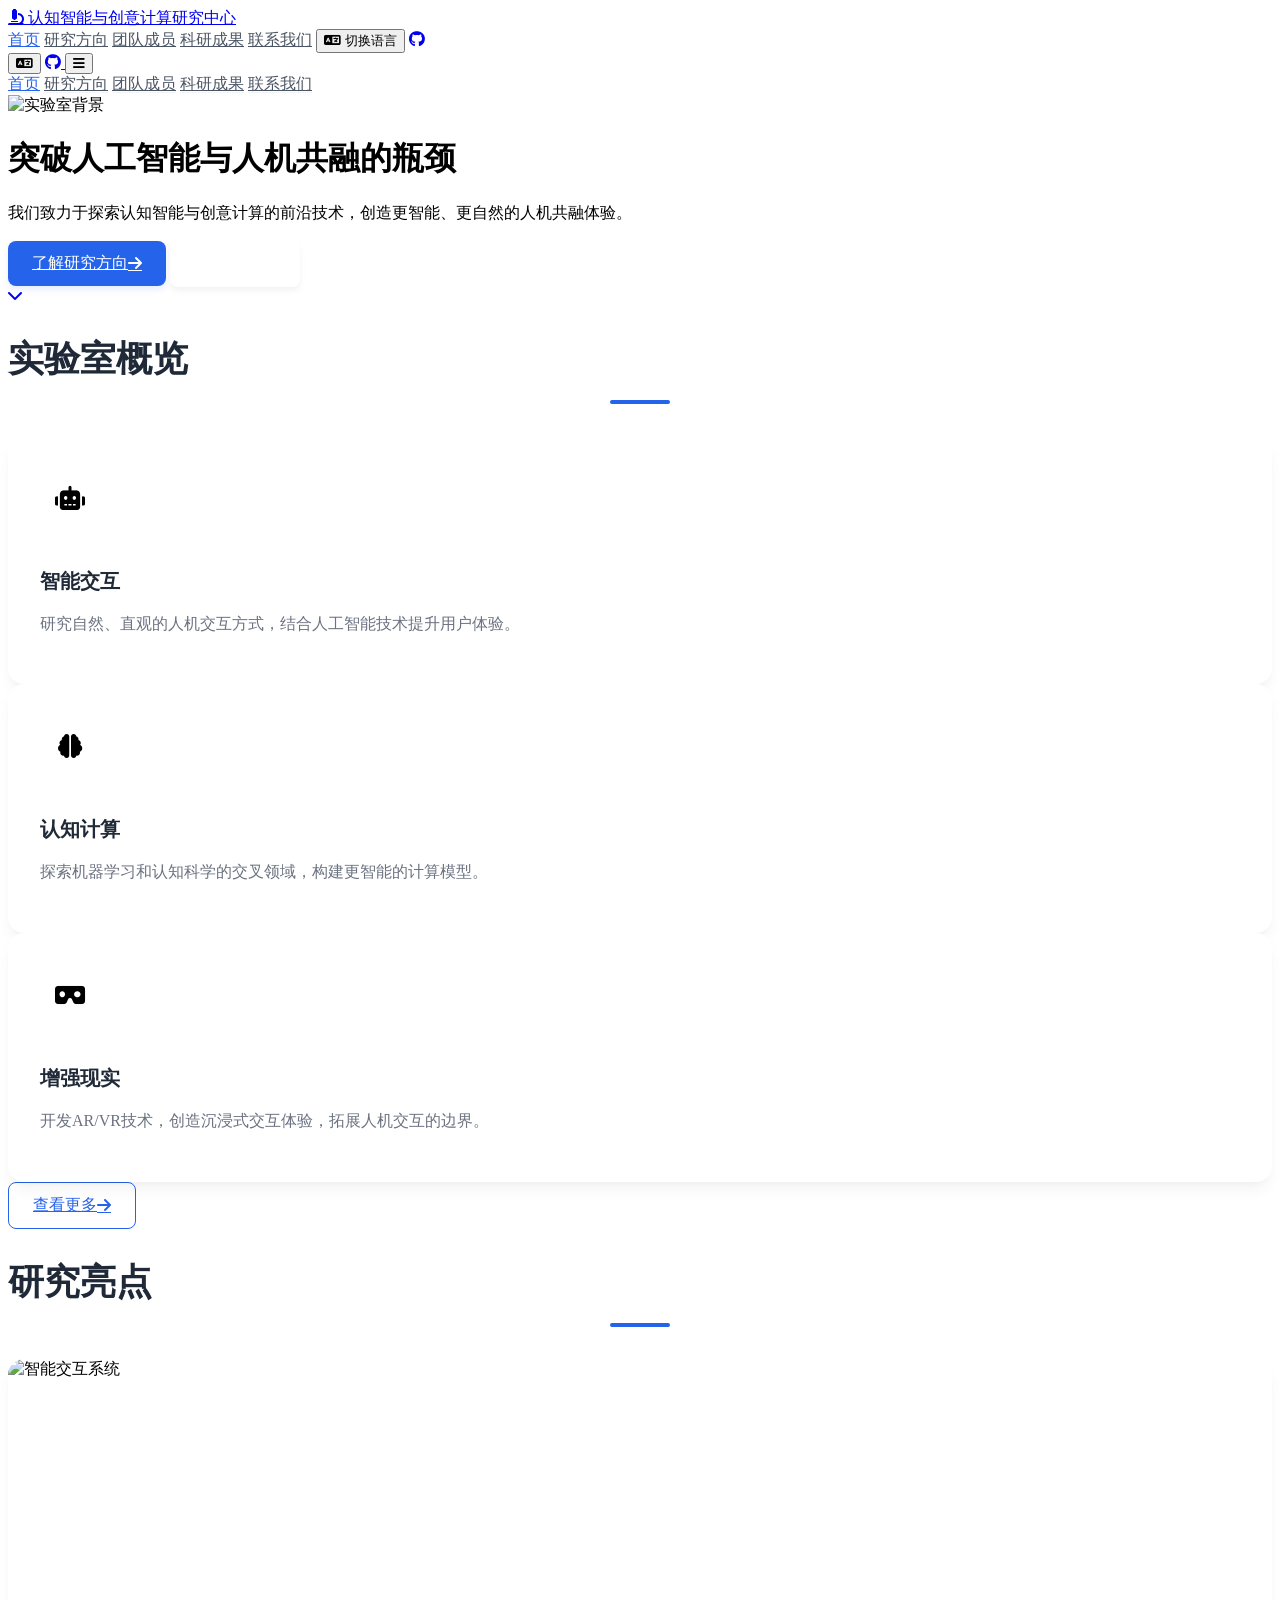
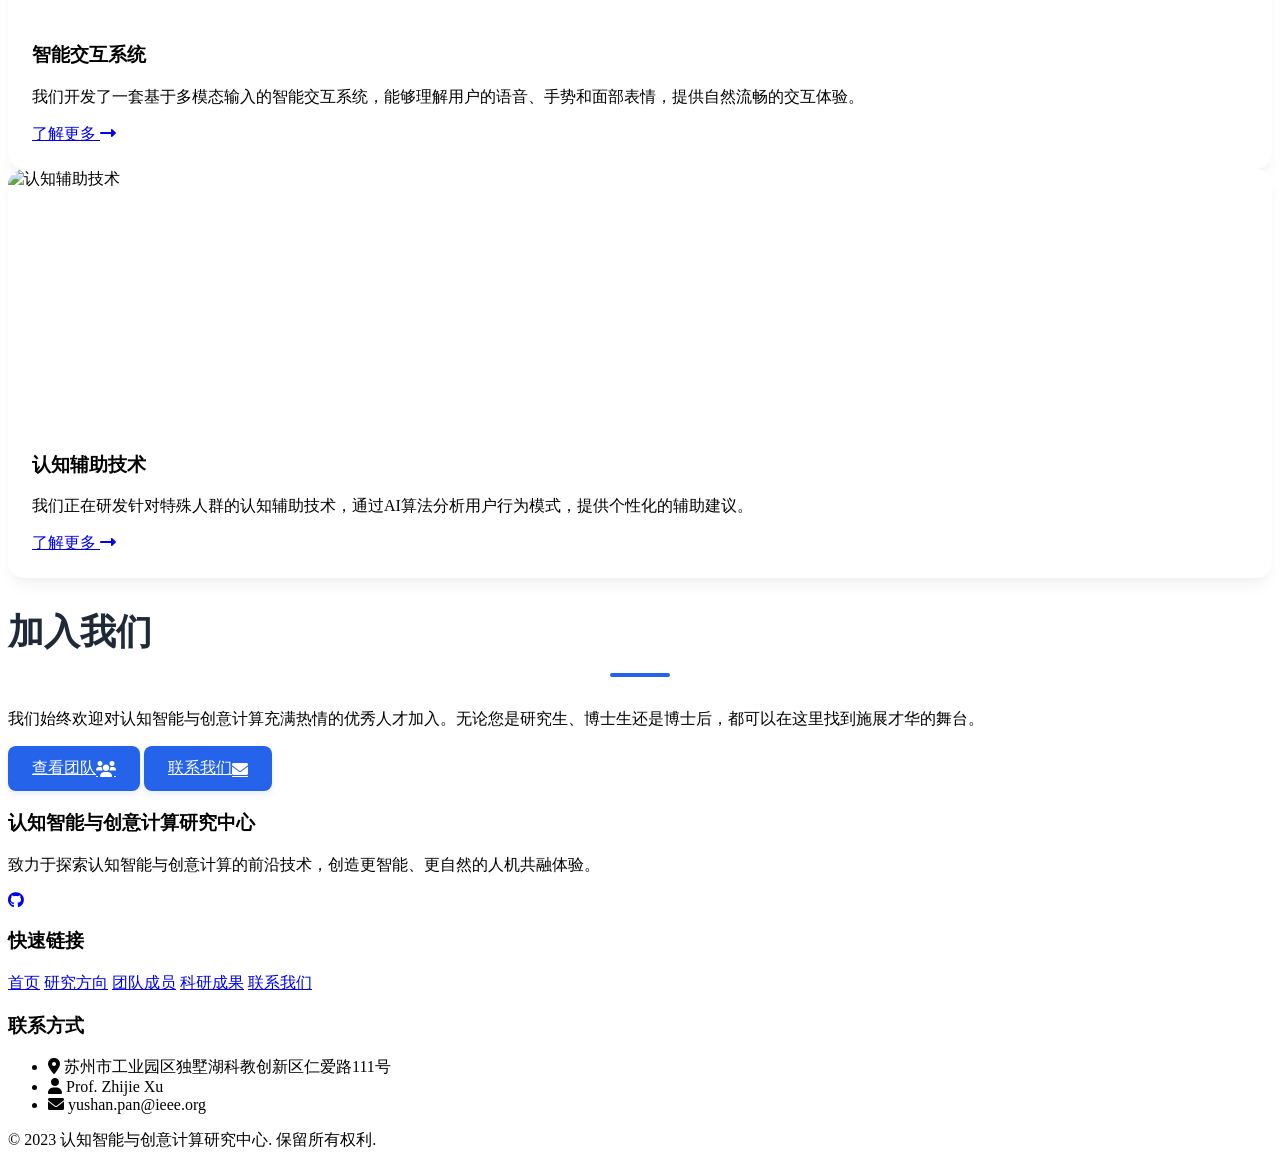
==== index.html @ 0a2a840a "Add files via upload" ====
<!DOCTYPE html>
<html lang="zh-CN">
<head>
    <meta charset="UTF-8">
    <meta name="viewport" content="width=device-width, initial-scale=1.0">
    <title>Center for Cognitive Intelligence and Creative Computing</title>
    <link href="https://cdn.jsdelivr.net/npm/tailwindcss@2.2.19/dist/tailwind.min.css" rel="stylesheet">
    <link rel="stylesheet" href="https://cdnjs.cloudflare.com/ajax/libs/font-awesome/6.0.0-beta3/css/all.min.css">
    <link rel="stylesheet" href="css/style.css">
</head>
<body class="font-sans antialiased text-gray-800 bg-gray-50">
    <!-- 导航栏 -->
    <nav class="fixed top-0 left-0 right-0 z-50 bg-white bg-opacity-80 backdrop-filter backdrop-blur-lg shadow-sm">
        <div class="container mx-auto px-4 py-3">
            <div class="flex justify-between items-center">
                <a href="index.html" class="text-xl font-semibold text-gray-800 flex items-center">
                    <span class="inline-block mr-2"><i class="fas fa-microscope text-blue-500"></i></span>
                    <span data-i18n="lab-name">认知智能与创意计算重点实验室</span>
                </a>
                
                <!-- 桌面导航栏 -->
                <div class="hidden md:flex items-center space-x-8">
                    <a href="index.html" class="nav-link" data-i18n="nav-home">首页</a>
                    <a href="pages/research.html" class="nav-link" data-i18n="nav-research">研究方向</a>
                    <a href="pages/team.html" class="nav-link" data-i18n="nav-team">团队成员</a>
                    <a href="pages/publications.html" class="nav-link" data-i18n="nav-publications">科研成果</a>
                    <a href="pages/contact.html" class="nav-link" data-i18n="nav-contact">联系我们</a>
                    
                    <!-- 语言切换按钮 -->
                    <button onclick="toggleLanguage()" class="px-3 py-1 rounded-md bg-blue-500 text-white hover:bg-blue-600 transition-colors">
                        <i class="fas fa-language mr-1"></i>
                        <span data-i18n="switch-lang">切换语言</span>
                    </button>
                    
                    <!-- GitHub按钮 -->
                    <a href="https://github.com" target="_blank" class="px-3 py-1 rounded-md bg-gray-600 text-white hover:bg-gray-700 transition-colors ml-1">
                        <i class="fab fa-github"></i>
                    </a>
                </div>
                
                <!-- 移动端菜单按钮 -->
                <div class="md:hidden flex items-center space-x-4">
                    <!-- 移动端语言切换按钮 -->
                    <button onclick="toggleLanguage()" class="px-2 py-1 rounded-md bg-blue-500 text-white hover:bg-blue-600 transition-colors">
                        <i class="fas fa-language"></i>
                    </button>
                    
                    <!-- 移动端GitHub按钮 -->
                    <a href="https://github.com" target="_blank" class="px-2 py-1 rounded-md bg-gray-600 text-white hover:bg-gray-700 transition-colors ml-1">
                        <i class="fab fa-github"></i>
                    </a>
                    
                    <button id="menu-toggle" class="text-gray-600 focus:outline-none">
                        <i class="fas fa-bars text-2xl"></i>
                    </button>
                </div>
            </div>
        </div>
        
        <!-- 移动端导航菜单 -->
        <div id="mobile-menu" class="hidden md:hidden bg-white bg-opacity-90 backdrop-filter backdrop-blur-lg">
            <div class="container mx-auto px-4 py-3">
                <a href="#" class="mobile-nav-link active block py-2" data-i18n="nav-home">首页</a>
                <a href="pages/research.html" class="mobile-nav-link block py-2" data-i18n="nav-research">研究方向</a>
                <a href="pages/team.html" class="mobile-nav-link block py-2" data-i18n="nav-team">团队成员</a>
                <a href="pages/publications.html" class="mobile-nav-link block py-2" data-i18n="nav-publications">科研成果</a>
                <a href="pages/contact.html" class="mobile-nav-link block py-2" data-i18n="nav-contact">联系我们</a>
            </div>
        </div>
    </nav>

    <!-- 进度条 -->
    <div id="progress-bar" class="fixed top-0 left-0 h-1 bg-blue-500 z-50"></div>

    <!-- 英雄区 -->
    <header class="relative min-h-screen flex items-center pt-16 overflow-hidden">
        <div class="absolute inset-0 z-0">
            <img src="https://images.unsplash.com/photo-1581094794329-c8112a89af12?ixlib=rb-4.0.3&auto=format&fit=crop&w=1950&q=80" 
                 alt="实验室背景" class="object-cover w-full h-full">
            <div class="absolute inset-0 bg-black bg-opacity-40 backdrop-filter backdrop-blur-sm"></div>
        </div>
        <div class="container mx-auto px-4 z-10">
            <div class="max-w-3xl text-white">
                <h1 class="text-4xl md:text-6xl font-bold mb-6 leading-tight animate-fade-in" data-i18n="hero-title">
                    突破人工智能与人机共融的瓶颈
                </h1>
                <p class="text-xl md:text-2xl mb-8 text-gray-100 animate-fade-in-delay" data-i18n="hero-subtitle">
                    我们致力于探索认知智能与创意计算的前沿技术，创造更智能、更自然的人机共融体验。
                </p>
                <div class="flex flex-wrap gap-4 animate-fade-in-delay-2">
                    <a href="pages/research.html" class="btn-primary">
                        <span data-i18n="btn-learn-more">了解研究方向</span>
                        <i class="fas fa-arrow-right ml-2"></i>
                    </a>
                    <a href="pages/contact.html" class="btn-secondary">
                        <span data-i18n="btn-contact">联系我们</span>
                        <i class="fas fa-envelope ml-2"></i>
                    </a>
                </div>
            </div>
        </div>
        <div class="absolute bottom-10 left-0 right-0 text-center animate-bounce">
            <a href="#overview" class="text-white text-4xl opacity-80 hover:opacity-100 transition-opacity">
                <i class="fas fa-chevron-down"></i>
            </a>
        </div>
    </header>

    <!-- 实验室概览 -->
    <section id="overview" class="py-20 bg-white">
        <div class="container mx-auto px-4">
            <div class="text-center mb-12">
                <h2 class="section-title" data-i18n="overview-title">实验室概览</h2>
                <div class="section-divider"></div>
            </div>
            
            <div class="grid grid-cols-1 md:grid-cols-3 gap-8">
                <div class="feature-card">
                    <div class="feature-icon bg-blue-50 text-blue-500">
                        <i class="fas fa-robot"></i>
                    </div>
                    <h3 class="feature-title" data-i18n="intelligent-interaction-title">智能交互</h3>
                    <p class="feature-desc" data-i18n="intelligent-interaction-desc">
                        研究自然、直观的人机交互方式，结合人工智能技术提升用户体验。
                    </p>
                </div>
                
                <div class="feature-card">
                    <div class="feature-icon bg-green-50 text-green-500">
                        <i class="fas fa-brain"></i>
                    </div>
                    <h3 class="feature-title" data-i18n="cognitive-computing-title">认知计算</h3>
                    <p class="feature-desc" data-i18n="cognitive-computing-desc">
                        探索机器学习和认知科学的交叉领域，构建更智能的计算模型。
                    </p>
                </div>
                
                <div class="feature-card">
                    <div class="feature-icon bg-purple-50 text-purple-500">
                        <i class="fas fa-vr-cardboard"></i>
                    </div>
                    <h3 class="feature-title" data-i18n="ar-title">增强现实</h3>
                    <p class="feature-desc" data-i18n="ar-desc">
                        开发AR/VR技术，创造沉浸式交互体验，拓展人机交互的边界。
                    </p>
                </div>
            </div>
            
            <div class="text-center mt-12">
                <a href="pages/research.html" class="btn-outline">
                    <span data-i18n="view-more">查看更多研究方向</span>
                    <i class="fas fa-arrow-right ml-2"></i>
                </a>
            </div>
        </div>
    </section>

    <!-- 研究亮点 -->
    <section class="py-20 bg-gray-50">
        <div class="container mx-auto px-4">
            <div class="text-center mb-12">
                <h2 class="section-title" data-i18n="highlights-title">研究亮点</h2>
                <div class="section-divider"></div>
            </div>
            
            <div class="grid grid-cols-1 md:grid-cols-2 gap-10">
                <div class="highlight-card">
                    <div class="highlight-image">
                        <img src="https://images.unsplash.com/photo-1531746790731-6c087fecd65a?ixlib=rb-4.0.3&auto=format&fit=crop&w=1050&q=80" 
                             alt="智能交互系统" class="rounded-lg shadow-lg">
                    </div>
                    <div class="highlight-content">
                        <h3 class="text-xl font-semibold mb-3" data-i18n="highlight-1-title">智能交互系统</h3>
                        <p class="text-gray-600 mb-4" data-i18n="highlight-1-desc">
                            我们开发了一套基于多模态输入的智能交互系统，能够理解用户的语音、手势和面部表情，提供自然流畅的交互体验。
                        </p>
                        <a href="pages/research.html" class="inline-flex items-center text-blue-500 hover:text-blue-600 font-medium">
                            <span data-i18n="learn-more">了解更多</span>
                            <i class="fas fa-long-arrow-alt-right ml-2"></i>
                        </a>
                    </div>
                </div>
                
                <div class="highlight-card">
                    <div class="highlight-image">
                        <img src="https://images.unsplash.com/photo-1558346490-a72e53ae2d4f?ixlib=rb-4.0.3&auto=format&fit=crop&w=1050&q=80" 
                             alt="认知辅助技术" class="rounded-lg shadow-lg">
                    </div>
                    <div class="highlight-content">
                        <h3 class="text-xl font-semibold mb-3" data-i18n="highlight-2-title">认知辅助技术</h3>
                        <p class="text-gray-600 mb-4" data-i18n="highlight-2-desc">
                            我们正在研发针对特殊人群的认知辅助技术，通过AI算法分析用户行为模式，提供个性化的辅助建议。
                        </p>
                        <a href="pages/research.html" class="inline-flex items-center text-blue-500 hover:text-blue-600 font-medium">
                            <span data-i18n="learn-more">了解更多</span>
                            <i class="fas fa-long-arrow-alt-right ml-2"></i>
                        </a>
                    </div>
                </div>
            </div>
        </div>
    </section>

    <!-- 最新动态 -->
    <section class="py-20 bg-white" style="display: none;">
        <div class="container mx-auto px-4">
            <div class="text-center mb-12">
                <h2 class="section-title" data-i18n="news-title">最新动态</h2>
                <div class="section-divider"></div>
            </div>
            
            <!-- 新闻列表 - 动态加载 -->
            <div id="news-list" class="grid grid-cols-1 md:grid-cols-3 gap-10 md:gap-12">
                <!-- 内容将由JavaScript动态加载 -->
            </div>
            
            <div class="text-center mt-12">
                <button id="load-more-news" class="btn-outline">
                    <span data-i18n="more-news">查看更多动态</span>
                    <i class="fas fa-arrow-right ml-2"></i>
                </button>
            </div>
        </div>
    </section>

    <!-- 加入我们 -->
    <section class="py-20 bg-blue-50 relative overflow-hidden">
        <div class="absolute top-0 right-0 w-64 h-64 bg-blue-100 rounded-full -mt-20 -mr-20 opacity-50"></div>
        <div class="absolute bottom-0 left-0 w-80 h-80 bg-blue-100 rounded-full -mb-40 -ml-40 opacity-50"></div>
        
        <div class="container mx-auto px-4 relative z-10">
            <div class="max-w-3xl mx-auto text-center">
                <h2 class="section-title" data-i18n="join-us-title">加入我们</h2>
                <div class="section-divider mx-auto"></div>
                <p class="text-lg text-gray-600 mb-8" data-i18n="join-us-desc">
                    我们始终欢迎对人机交互和人工智能充满热情的优秀人才加入。无论您是研究生、博士生还是博士后，都可以在这里找到施展才华的舞台。
                </p>
                <div class="flex flex-wrap justify-center gap-4">
                    <a href="pages/team.html" class="btn-primary">
                        <span data-i18n="view-team">查看团队</span>
                        <i class="fas fa-users ml-2"></i>
                    </a>
                    <a href="pages/contact.html" class="btn-primary">
                        <span data-i18n="btn-contact">联系我们</span>
                        <i class="fas fa-envelope ml-2"></i>
                    </a>
                </div>
            </div>
        </div>
    </section>

    <!-- 页脚 -->
    <footer class="bg-gray-800 text-white py-12">
        <div class="container mx-auto px-4">
            <div class="grid grid-cols-1 md:grid-cols-3 gap-8">
                <div class="md:col-span-1">
                    <h3 class="text-xl font-semibold mb-4" data-i18n="lab-name">认知智能与创意计算重点实验室</h3>
                    <p class="text-gray-400 mb-4" data-i18n="lab-footer-desc">
                        致力于探索认知智能与创意计算的前沿技术，创造更智能、更自然的人机共融体验。
                    </p>
                    <div class="flex space-x-4">
                        <a href="https://github.com" class="text-gray-400 hover:text-white transition-colors">
                            <i class="fab fa-github text-xl"></i>
                        </a>
                    </div>
                </div>
                
                <div class="md:col-span-1 md:flex md:justify-center">
                    <div>
                        <h3 class="text-lg font-semibold mb-4" data-i18n="quick-links">快速链接</h3>
                        <div class="flex flex-wrap -mx-2">
                            <a href="index.html" class="text-gray-400 hover:text-white transition-colors px-2 mb-2 mr-4" data-i18n="nav-home">首页</a>
                            <a href="pages/research.html" class="text-gray-400 hover:text-white transition-colors px-2 mb-2 mr-4" data-i18n="nav-research">研究方向</a>
                            <a href="pages/team.html" class="text-gray-400 hover:text-white transition-colors px-2 mb-2 mr-4" data-i18n="nav-team">团队成员</a>
                            <a href="pages/publications.html" class="text-gray-400 hover:text-white transition-colors px-2 mb-2 mr-4" data-i18n="nav-publications">科研成果</a>
                            <a href="pages/contact.html" class="text-gray-400 hover:text-white transition-colors px-2 mb-2 mr-4" data-i18n="nav-contact">联系我们</a>
                        </div>
                    </div>
                </div>
                
                <div class="md:col-span-1 md:flex md:justify-center">
                    <div>
                        <h3 class="text-lg font-semibold mb-4" data-i18n="contact-info">联系方式</h3>
                        <ul class="space-y-2 text-gray-400">
                            <li class="flex items-start">
                                <i class="fas fa-map-marker-alt mt-1 mr-3"></i>
                                <span data-i18n="address">苏州市工业园区独墅湖科教创新区仁爱路111号</span>
                            </li>
                            <li class="flex items-start">
                                <i class="fas fa-user mt-1 mr-3"></i>
                                <span>Prof. Zhijie Xu</span>
                            </li>
                            <li class="flex items-start">
                                <i class="fas fa-envelope mt-1 mr-3"></i>
                                <span data-i18n="email">yushan.pan@ieee.org</span>
                            </li>
                        </ul>
                    </div>
                </div>
            </div>
            
            <div class="border-t border-gray-700 mt-10 pt-6 text-center text-gray-500">
                <p data-i18n="footer-copyright">&copy; 2023 认知智能与创意计算重点实验室. 保留所有权利.</p>
            </div>
        </div>
    </footer>

    <script src="js/main.js"></script>
    <script src="js/i18n.js"></script>
    <script src="js/language.js"></script>
    <script src="js/newsData.js"></script>
</body>
</html>
---- css/style.css ----
/* 主要样式文件 */

/* 动画效果 */
@keyframes fadeIn {
    from { opacity: 0; transform: translateY(20px); }
    to { opacity: 1; transform: translateY(0); }
}

.animate-fade-in {
    animation: fadeIn 0.8s ease-out forwards;
}

.animate-fade-in-delay {
    opacity: 0;
    animation: fadeIn 0.8s ease-out 0.3s forwards;
}

.animate-fade-in-delay-2 {
    opacity: 0;
    animation: fadeIn 0.8s ease-out 0.6s forwards;
}

/* 导航链接 */
.nav-link {
    color: #4b5563;
    font-weight: 500;
    padding: 0.5rem 0;
    transition: color 0.3s, border-bottom 0.3s;
    border-bottom: 2px solid transparent;
}

.nav-link:hover, .nav-link.active {
    color: #2563eb;
    border-bottom: 2px solid #2563eb;
}

.mobile-nav-link {
    color: #4b5563;
    font-weight: 500;
    border-bottom: 1px solid #f3f4f6;
    transition: color 0.3s;
}

.mobile-nav-link:hover, .mobile-nav-link.active {
    color: #2563eb;
}

/* 按钮样式 */
.btn-primary {
    display: inline-flex;
    align-items: center;
    background-color: #2563eb;
    color: white;
    font-weight: 500;
    padding: 0.75rem 1.5rem;
    border-radius: 0.5rem;
    transition: all 0.3s ease;
    box-shadow: 0 4px 6px rgba(37, 99, 235, 0.1);
}

.btn-primary:hover {
    background-color: #1d4ed8;
    transform: translateY(-2px);
    box-shadow: 0 6px 8px rgba(37, 99, 235, 0.15);
}

.btn-secondary {
    display: inline-flex;
    align-items: center;
    background-color: rgba(255, 255, 255, 0.2);
    backdrop-filter: blur(8px);
    color: white;
    font-weight: 500;
    padding: 0.75rem 1.5rem;
    border-radius: 0.5rem;
    border: 1px solid rgba(255, 255, 255, 0.3);
    transition: all 0.3s ease;
    box-shadow: 0 4px 6px rgba(0, 0, 0, 0.05);
}

.btn-secondary:hover {
    background-color: rgba(255, 255, 255, 0.3);
    transform: translateY(-2px);
    box-shadow: 0 6px 8px rgba(0, 0, 0, 0.1);
}

.btn-outline {
    display: inline-flex;
    align-items: center;
    background-color: transparent;
    color: #2563eb;
    font-weight: 500;
    padding: 0.75rem 1.5rem;
    border-radius: 0.5rem;
    border: 1px solid #2563eb;
    transition: all 0.3s ease;
}

.btn-outline:hover {
    background-color: #2563eb;
    color: white;
    transform: translateY(-2px);
}

/* 章节标题样式 */
.section-title {
    font-size: 2.25rem;
    font-weight: 700;
    color: #1f2937;
    margin-bottom: 1rem;
}

.section-divider {
    height: 4px;
    width: 60px;
    background-color: #2563eb;
    margin: 0 auto 2rem;
    border-radius: 2px;
}

/* 功能卡片 */
.feature-card {
    background-color: white;
    border-radius: 1rem;
    padding: 2rem;
    box-shadow: 0 10px 15px -3px rgba(0, 0, 0, 0.05), 0 4px 6px -2px rgba(0, 0, 0, 0.02);
    transition: transform 0.3s ease, box-shadow 0.3s ease;
}

.feature-card:hover {
    transform: translateY(-5px);
    box-shadow: 0 20px 25px -5px rgba(0, 0, 0, 0.05), 0 10px 10px -5px rgba(0, 0, 0, 0.02);
}

.feature-icon {
    display: inline-flex;
    align-items: center;
    justify-content: center;
    width: 60px;
    height: 60px;
    border-radius: 12px;
    margin-bottom: 1.25rem;
    font-size: 1.5rem;
}

.feature-title {
    font-size: 1.25rem;
    font-weight: 600;
    color: #1f2937;
    margin-bottom: 0.75rem;
}

.feature-desc {
    color: #6b7280;
    line-height: 1.6;
}

/* 亮点卡片 */
.highlight-card {
    display: flex;
    flex-direction: column;
    background-color: white;
    border-radius: 1rem;
    overflow: hidden;
    box-shadow: 0 10px 15px -3px rgba(0, 0, 0, 0.05), 0 4px 6px -2px rgba(0, 0, 0, 0.02);
    transition: transform 0.3s ease, box-shadow 0.3s ease;
}

.highlight-card:hover {
    transform: translateY(-5px);
    box-shadow: 0 20px 25px -5px rgba(0, 0, 0, 0.08), 0 10px 10px -5px rgba(0, 0, 0, 0.04);
}

.highlight-image {
    height: 240px;
    overflow: hidden;
}

.highlight-image img {
    width: 100%;
    height: 100%;
    object-fit: cover;
    transition: transform 0.5s ease;
}

.highlight-card:hover .highlight-image img {
    transform: scale(1.05);
}

.highlight-content {
    padding: 1.5rem;
}

/* 新闻卡片 */
.news-card {
    position: relative;
    background-color: white;
    border-radius: 1rem;
    padding: 1.5rem;
    padding-top: 3rem;
    box-shadow: 0 10px 15px -3px rgba(0, 0, 0, 0.05), 0 4px 6px -2px rgba(0, 0, 0, 0.02);
    transition: transform 0.3s ease, box-shadow 0.3s ease;
    margin-bottom: 2.5rem;
    height: 100%;
    display: flex;
    flex-direction: column;
}

.news-content {
    display: flex;
    flex-direction: column;
    height: 100%;
}

.news-card:hover {
    transform: translateY(-5px);
    box-shadow: 0 20px 25px -5px rgba(0, 0, 0, 0.08), 0 10px 10px -5px rgba(0, 0, 0, 0.04);
}

.news-date {
    position: absolute;
    top: 0;
    left: 1.5rem;
    transform: translateY(-50%);
    background-color: #2563eb;
    border-radius: 0.5rem;
    color: white;
    padding: 0.5rem 1rem;
    display: flex;
    flex-direction: column;
    align-items: center;
    justify-content: center;
    box-shadow: 0 4px 6px rgba(37, 99, 235, 0.1);
}

.news-month {
    font-size: 0.75rem;
    font-weight: 500;
    text-transform: uppercase;
}

.news-day {
    font-size: 1.25rem;
    font-weight: 700;
    line-height: 1;
}

/* 滚动进度条 */
#progress-bar {
    width: 0;
    transition: width 0.1s;
}

/* 团队卡片 */
.team-card {
    background-color: white;
    border-radius: 1rem;
    overflow: hidden;
    box-shadow: 0 10px 15px -3px rgba(0, 0, 0, 0.05), 0 4px 6px -2px rgba(0, 0, 0, 0.02);
    transition: transform 0.3s ease, box-shadow 0.3s ease;
}

.team-card:hover {
    transform: translateY(-5px);
    box-shadow: 0 20px 25px -5px rgba(0, 0, 0, 0.08), 0 10px 10px -5px rgba(0, 0, 0, 0.04);
}

/* 学生卡片 */
.student-card {
    background-color: white;
    border-radius: 1rem;
    padding: 1rem;
    box-shadow: 0 10px 15px -3px rgba(0, 0, 0, 0.05), 0 4px 6px -2px rgba(0, 0, 0, 0.02);
    transition: transform 0.3s ease, box-shadow 0.3s ease;
}

.student-card:hover {
    transform: translateY(-5px);
    box-shadow: 0 20px 25px -5px rgba(0, 0, 0, 0.08), 0 10px 10px -5px rgba(0, 0, 0, 0.04);
}

.student-card img {
    transition: transform 0.5s ease;
}

.student-card:hover img {
    transform: scale(1.05);
}

/* 团队分类标签 */
.team-filter-btn {
    transition: all 0.3s ease;
}

.team-filter-btn:hover {
    background-color: #f0f7ff;
    color: #2563eb;
}

.team-filter-btn.active {
    background-color: #2563eb;
    color: white;
}

/* 社交媒体图标 */
.social-icon {
    width: 40px;
    height: 40px;
    display: inline-flex;
    align-items: center;
    justify-content: center;
    border-radius: 50%;
    background-color: #f3f4f6;
    color: #2563eb;
    transition: all 0.3s ease;
}

.social-icon:hover {
    background-color: #2563eb;
    color: white;
    transform: translateY(-2px);
}

/* 研究方向卡片 */
.research-card {
    background-color: white;
    border-radius: 1rem;
    padding: 2rem;
    box-shadow: 0 10px 15px -3px rgba(0, 0, 0, 0.05), 0 4px 6px -2px rgba(0, 0, 0, 0.02);
    transition: transform 0.3s ease, box-shadow 0.3s ease;
}

.research-card:hover {
    transform: translateY(-5px);
    box-shadow: 0 20px 25px -5px rgba(0, 0, 0, 0.08), 0 10px 10px -5px rgba(0, 0, 0, 0.04);
}

.research-icon {
    width: 64px;
    height: 64px;
    border-radius: 1rem;
    display: flex;
    align-items: center;
    justify-content: center;
    font-size: 1.5rem;
    margin-bottom: 1.5rem;
}

.research-title {
    font-size: 1.5rem;
    font-weight: 700;
    color: #1f2937;
    margin-bottom: 1rem;
}

.research-desc {
    color: #6b7280;
    margin-bottom: 1.5rem;
    line-height: 1.6;
}

.research-list {
    list-style-type: none;
    padding: 0;
    margin: 0 0 1.5rem;
}

.research-list li {
    color: #4b5563;
    padding: 0.5rem 0;
    padding-left: 1.5rem;
    position: relative;
}

.research-list li::before {
    content: "";
    position: absolute;
    left: 0;
    top: 1rem;
    width: 6px;
    height: 6px;
    border-radius: 50%;
    background-color: #2563eb;
}

.research-link {
    display: inline-flex;
    align-items: center;
    color: #2563eb;
    font-weight: 500;
    transition: color 0.3s ease;
}

.research-link:hover {
    color: #1d4ed8;
}

/* 项目卡片 */
.project-card {
    background-color: white;
    border-radius: 1rem;
    overflow: hidden;
    box-shadow: 0 10px 15px -3px rgba(0, 0, 0, 0.05), 0 4px 6px -2px rgba(0, 0, 0, 0.02);
    transition: transform 0.3s ease, box-shadow 0.3s ease;
}

.project-card:hover {
    transform: translateY(-5px);
    box-shadow: 0 20px 25px -5px rgba(0, 0, 0, 0.08), 0 10px 10px -5px rgba(0, 0, 0, 0.04);
}

/* 合作伙伴logo */
.partner-logo {
    background-color: white;
    padding: 1.5rem;
    border-radius: 1rem;
    display: flex;
    align-items: center;
    justify-content: center;
    box-shadow: 0 4px 6px -1px rgba(0, 0, 0, 0.05);
    transition: transform 0.3s ease, box-shadow 0.3s ease;
}

.partner-logo:hover {
    transform: translateY(-2px);
    box-shadow: 0 10px 15px -3px rgba(0, 0, 0, 0.08);
}

.partner-logo img {
    max-width: 100%;
    height: auto;
    filter: grayscale(100%);
    opacity: 0.7;
    transition: filter 0.3s ease, opacity 0.3s ease;
}

.partner-logo:hover img {
    filter: grayscale(0%);
    opacity: 1;
}

/* 论文筛选按钮 */
.publication-filter-btn {
    padding: 0.5rem 1.5rem;
    border-radius: 9999px;
    font-weight: 500;
    background-color: white;
    color: #4b5563;
    transition: all 0.3s ease;
}

.publication-filter-btn:hover {
    background-color: #f0f7ff;
    color: #2563eb;
}

.publication-filter-btn.active {
    background-color: #2563eb;
    color: white;
}

/* 论文卡片 */
.publication-card {
    display: flex;
    background-color: white;
    border-radius: 1rem;
    overflow: hidden;
    box-shadow: 0 4px 6px -1px rgba(0, 0, 0, 0.05);
    transition: transform 0.3s ease, box-shadow 0.3s ease;
}

.publication-card:hover {
    transform: translateY(-2px);
    box-shadow: 0 10px 15px -3px rgba(0, 0, 0, 0.08);
}

.publication-year {
    flex-shrink: 0;
    width: 100px;
    background-color: #f3f4f6;
    display: flex;
    align-items: center;
    justify-content: center;
    font-size: 1.25rem;
    font-weight: 600;
    color: #4b5563;
}

.publication-content {
    flex-grow: 1;
    padding: 1.5rem;
}

.publication-title {
    font-size: 1.25rem;
    font-weight: 600;
    color: #1f2937;
    margin-bottom: 0.5rem;
}

.publication-authors {
    color: #4b5563;
    margin-bottom: 0.5rem;
}

.publication-journal {
    color: #6b7280;
    font-style: italic;
    margin-bottom: 1rem;
}

.publication-tags {
    display: flex;
    gap: 0.5rem;
    margin-bottom: 1rem;
}

.publication-tag {
    background-color: #f0f7ff;
    color: #2563eb;
    font-size: 0.875rem;
    font-weight: 500;
    padding: 0.25rem 0.75rem;
    border-radius: 9999px;
}

.publication-links {
    display: flex;
    gap: 1rem;
}

.publication-link {
    display: inline-flex;
    align-items: center;
    color: #2563eb;
    font-weight: 500;
    transition: color 0.3s ease;
}

.publication-link i {
    margin-right: 0.5rem;
}

.publication-link:hover {
    color: #1d4ed8;
}

/* 专利卡片 */
.patent-card {
    display: flex;
    align-items: flex-start;
    background-color: white;
    border-radius: 1rem;
    padding: 1.5rem;
    box-shadow: 0 4px 6px -1px rgba(0, 0, 0, 0.05);
    transition: transform 0.3s ease, box-shadow 0.3s ease;
}

.patent-card:hover {
    transform: translateY(-2px);
    box-shadow: 0 10px 15px -3px rgba(0, 0, 0, 0.08);
}

.patent-icon {
    flex-shrink: 0;
    width: 48px;
    height: 48px;
    background-color: #f0f7ff;
    border-radius: 0.75rem;
    display: flex;
    align-items: center;
    justify-content: center;
    color: #2563eb;
    font-size: 1.5rem;
    margin-right: 1rem;
}

.patent-content {
    flex-grow: 1;
}

.patent-title {
    font-size: 1.125rem;
    font-weight: 600;
    color: #1f2937;
    margin-bottom: 0.5rem;
}

.patent-info {
    color: #6b7280;
    margin-bottom: 0.25rem;
}

.patent-authors {
    color: #4b5563;
    margin-bottom: 0.5rem;
}

.patent-status {
    display: inline-block;
    background-color: #dcfce7;
    color: #16a34a;
    font-size: 0.875rem;
    font-weight: 500;
    padding: 0.25rem 0.75rem;
    border-radius: 9999px;
}

/* 获奖卡片 */
.award-card {
    display: flex;
    align-items: flex-start;
    background-color: white;
    border-radius: 1rem;
    padding: 1.5rem;
    box-shadow: 0 4px 6px -1px rgba(0, 0, 0, 0.05);
    transition: transform 0.3s ease, box-shadow 0.3s ease;
}

.award-card:hover {
    transform: translateY(-2px);
    box-shadow: 0 10px 15px -3px rgba(0, 0, 0, 0.08);
}

.award-icon {
    flex-shrink: 0;
    width: 48px;
    height: 48px;
    background-color: #fef3c7;
    border-radius: 0.75rem;
    display: flex;
    align-items: center;
    justify-content: center;
    color: #d97706;
    font-size: 1.5rem;
    margin-right: 1rem;
}

.award-content {
    flex-grow: 1;
}

.award-title {
    font-size: 1.125rem;
    font-weight: 600;
    color: #1f2937;
    margin-bottom: 0.5rem;
}

.award-desc {
    color: #4b5563;
    margin-bottom: 0.25rem;
}

.award-year {
    color: #6b7280;
    font-size: 0.875rem;
}

/* 技术转化卡片 */
.transform-card {
    background-color: white;
    border-radius: 1rem;
    overflow: hidden;
    box-shadow: 0 4px 6px -1px rgba(0, 0, 0, 0.05);
    transition: transform 0.3s ease, box-shadow 0.3s ease;
    height: 100%;
}

.transform-card:hover {
    transform: translateY(-5px);
    box-shadow: 0 20px 25px -5px rgba(0, 0, 0, 0.08);
}

.transform-image {
    position: relative;
    overflow: hidden;
}

.transform-image img {
    transition: transform 0.5s ease;
}

.transform-card:hover .transform-image img {
    transform: scale(1.05);
}

.transform-content {
    padding: 1.5rem;
}

.transform-title {
    font-size: 1.25rem;
    font-weight: 600;
    color: #1f2937;
    margin-bottom: 0.75rem;
}

.transform-desc {
    color: #4b5563;
    margin-bottom: 1rem;
    line-height: 1.5;
}

.transform-year {
    color: #6b7280;
    font-size: 0.875rem;
    margin-bottom: 1rem;
}

.transform-link {
    color: #2563eb;
    font-weight: 500;
    display: inline-block;
    transition: color 0.2s;
}

.transform-link:hover {
    color: #1d4ed8;
    text-decoration: underline;
}

/* 联系卡片 */
.contact-card {
    background-color: white;
    border-radius: 1rem;
    padding: 2rem;
    text-align: center;
    box-shadow: 0 4px 6px -1px rgba(0, 0, 0, 0.05);
    transition: transform 0.3s ease, box-shadow 0.3s ease;
}

.contact-card:hover {
    transform: translateY(-5px);
    box-shadow: 0 20px 25px -5px rgba(0, 0, 0, 0.08);
}

.contact-icon {
    width: 64px;
    height: 64px;
    border-radius: 1rem;
    display: flex;
    align-items: center;
    justify-content: center;
    font-size: 1.5rem;
    margin: 0 auto 1.5rem;
}

.contact-title {
    font-size: 1.25rem;
    font-weight: 600;
    color: #1f2937;
    margin-bottom: 1rem;
}

.contact-info {
    color: #6b7280;
    line-height: 1.6;
    margin-bottom: 1.5rem;
}

.contact-link {
    display: inline-flex;
    align-items: center;
    color: #2563eb;
    font-weight: 500;
    transition: color 0.3s ease;
}

.contact-link:hover {
    color: #1d4ed8;
}

/* 表单样式 */
.contact-form {
    background-color: white;
    padding: 2rem;
    border-radius: 1rem;
    box-shadow: 0 4px 6px -1px rgba(0, 0, 0, 0.05);
}

.form-label {
    display: block;
    font-size: 0.875rem;
    font-weight: 500;
    color: #4b5563;
    margin-bottom: 0.5rem;
}

.form-input,
.form-textarea {
    width: 100%;
    padding: 0.75rem;
    border: 1px solid #e5e7eb;
    border-radius: 0.5rem;
    background-color: #f9fafb;
    color: #1f2937;
    transition: all 0.3s ease;
}

.form-input:focus,
.form-textarea:focus {
    outline: none;
    border-color: #2563eb;
    ring: 2px;
    ring-color: #93c5fd;
    background-color: white;
}

.form-input::placeholder,
.form-textarea::placeholder {
    color: #9ca3af;
}

/* FAQ样式 */
.faq-item {
    background-color: white;
    border-radius: 1rem;
    overflow: hidden;
    box-shadow: 0 4px 6px -1px rgba(0, 0, 0, 0.05);
}

.faq-question {
    width: 100%;
    display: flex;
    justify-content: space-between;
    align-items: center;
    padding: 1.5rem;
    font-weight: 600;
    color: #1f2937;
    background-color: white;
    border: none;
    cursor: pointer;
    transition: all 0.3s ease;
}

.faq-question:hover {
    background-color: #f9fafb;
}

.faq-question i {
    transition: transform 0.3s ease;
}

.faq-question.active i {
    transform: rotate(180deg);
}

.faq-answer {
    padding: 0 1.5rem 1.5rem;
    color: #4b5563;
    line-height: 1.6;
}

.faq-answer ul {
    color: #6b7280;
}

.faq-answer li {
    margin-bottom: 0.5rem;
}

/* 地图容器 */
.aspect-w-16 {
    position: relative;
    padding-bottom: 56.25%; /* 16:9 */
}

.aspect-w-16 iframe {
    position: absolute;
    top: 0;
    left: 0;
    width: 100%;
    height: 100%;
}

/* 筛选按钮样式 */
.year-filter-btn, .type-filter-btn {
    padding: 0.5rem 1rem;
    border-radius: 0.5rem;
    background-color: #f3f4f6;
    color: #4b5563;
    font-weight: 500;
    transition: all 0.3s ease;
}

.year-filter-btn:hover, .type-filter-btn:hover {
    background-color: #e5e7eb;
    color: #1f2937;
}

.year-filter-btn.active, .type-filter-btn.active {
    background-color: #2563eb;
    color: white;
}
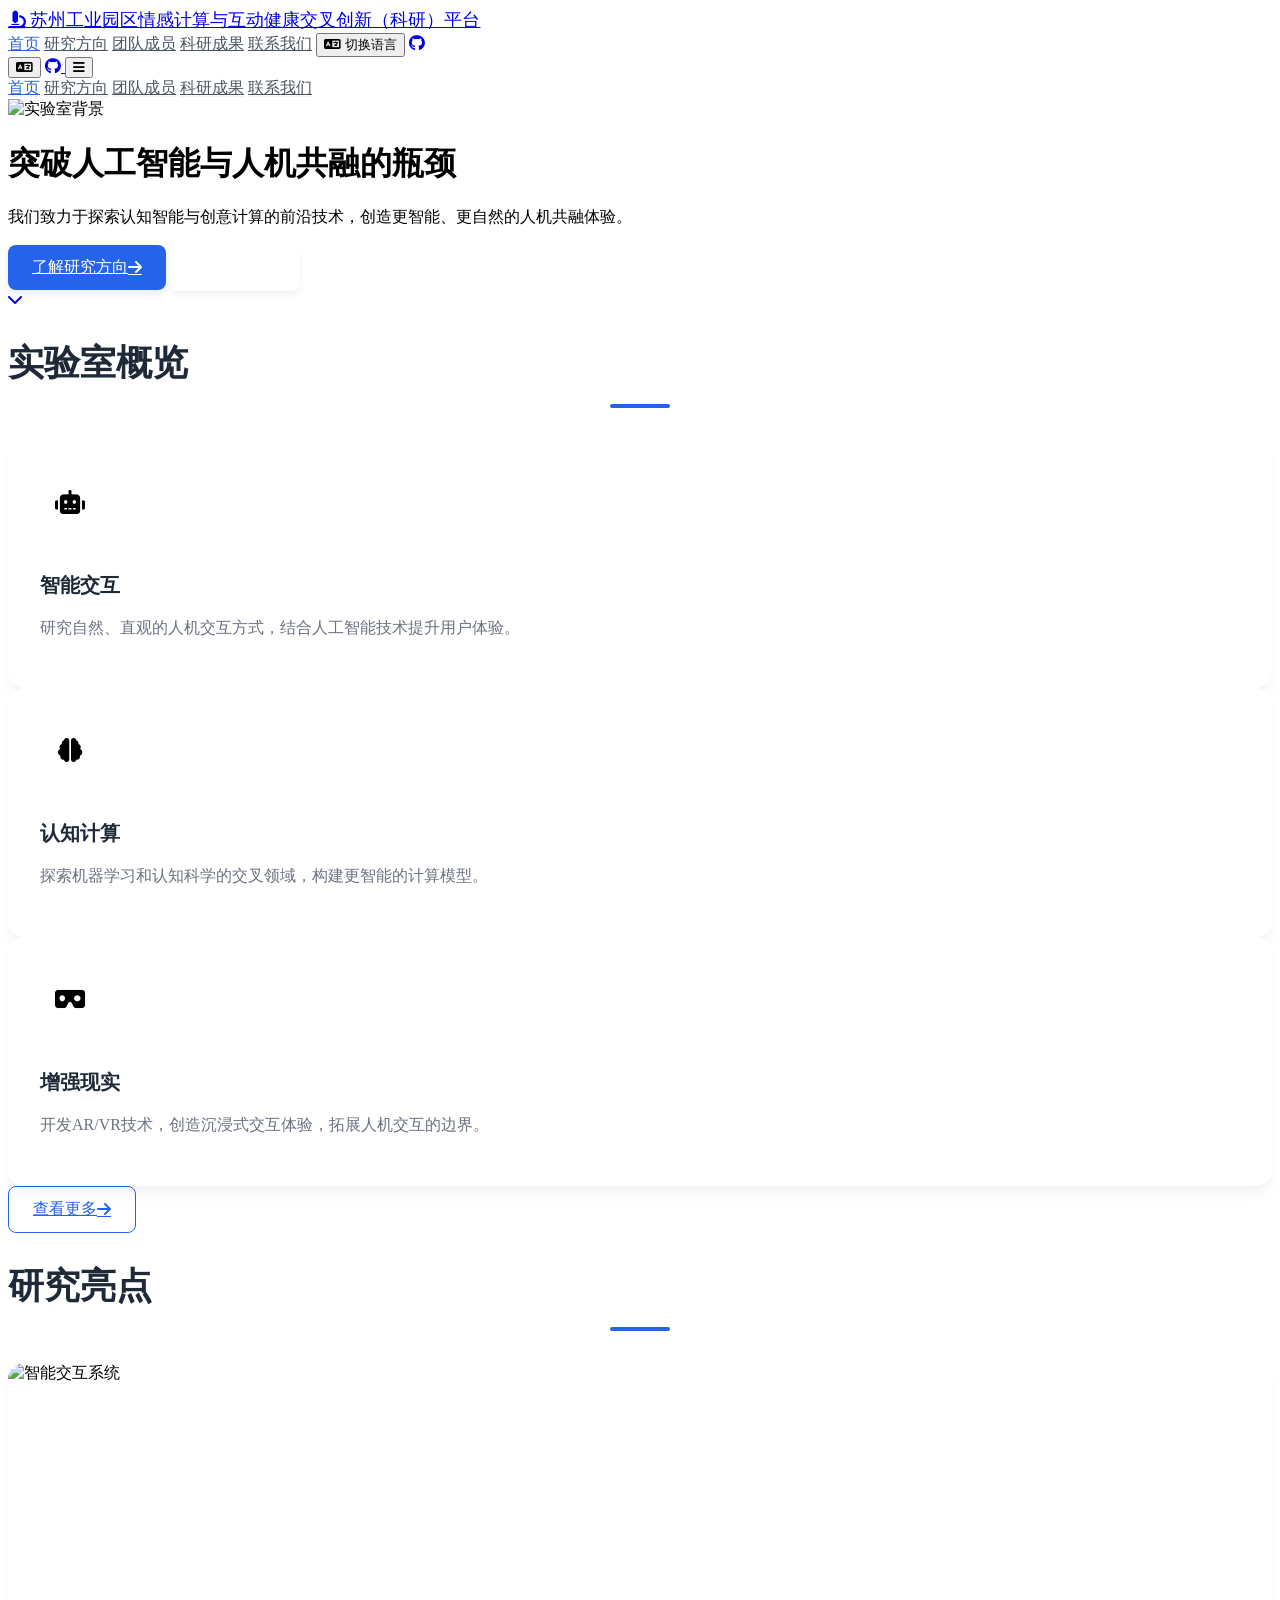
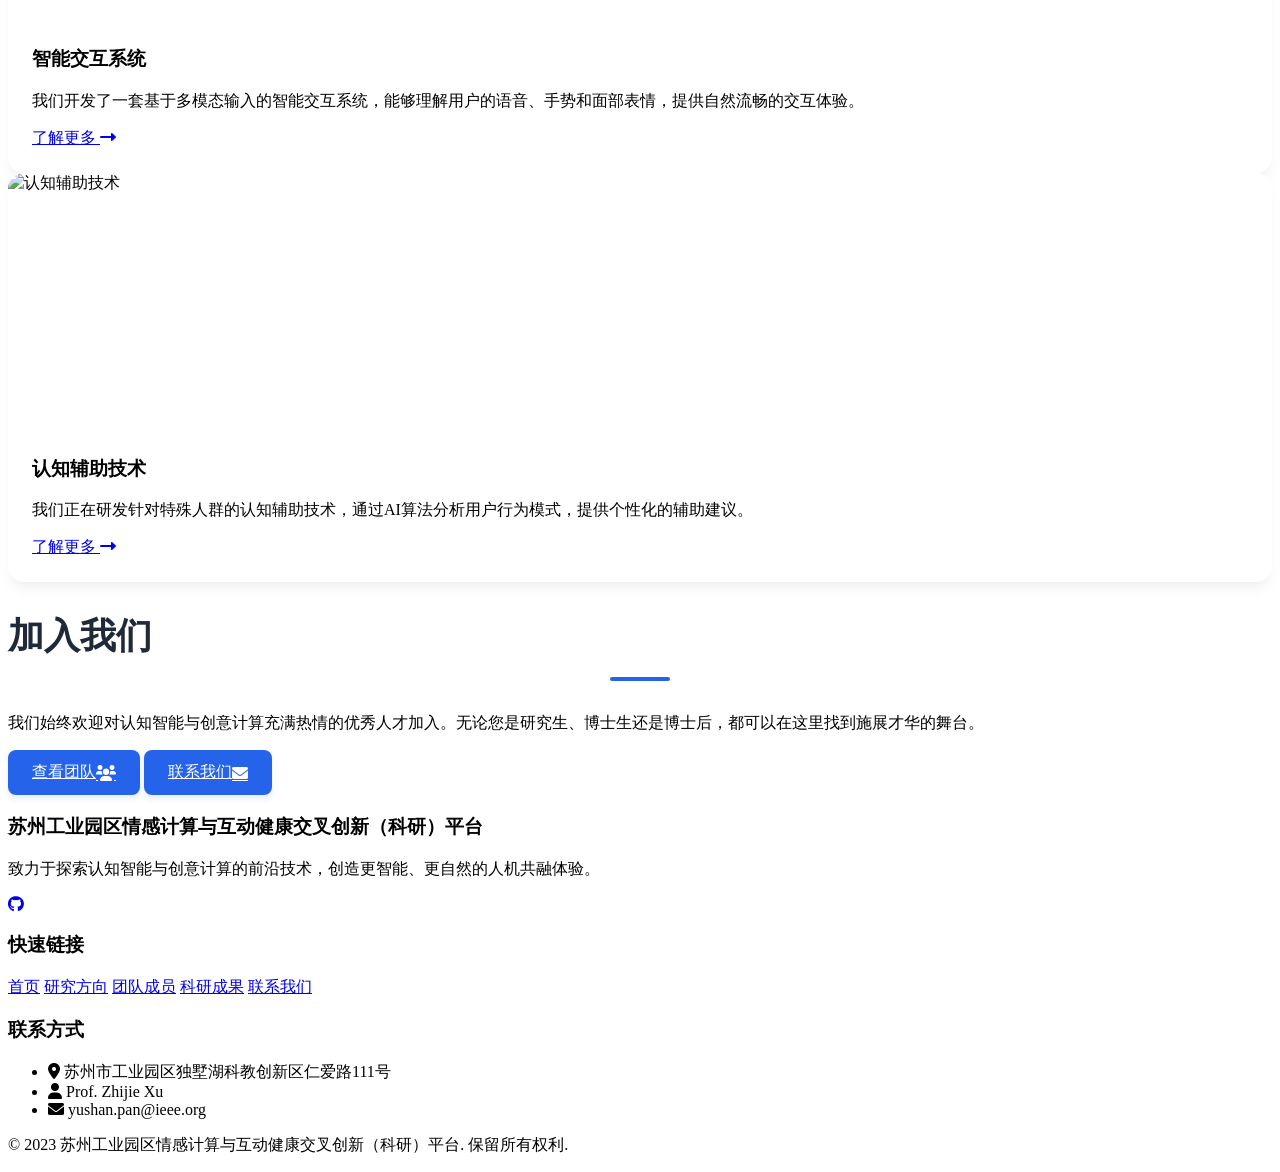
==== commit 4458b7e3: "Update bilingual platform name and responsive navigation" ====
--- a/index.html
+++ b/index.html
@@ -3,7 +3,7 @@
 <head>
     <meta charset="UTF-8">
     <meta name="viewport" content="width=device-width, initial-scale=1.0">
-    <title>Center for Cognitive Intelligence and Creative Computing</title>
+    <title>Suzhou Industrial Park Affective Computing & Interactive Health Interdisciplinary Innovation (Research) Platform</title>
     <link href="https://cdn.jsdelivr.net/npm/tailwindcss@2.2.19/dist/tailwind.min.css" rel="stylesheet">
     <link rel="stylesheet" href="https://cdnjs.cloudflare.com/ajax/libs/font-awesome/6.0.0-beta3/css/all.min.css">
     <link rel="stylesheet" href="css/style.css">
@@ -15,7 +15,7 @@
             <div class="flex justify-between items-center">
                 <a href="index.html" class="text-xl font-semibold text-gray-800 flex items-center">
                     <span class="inline-block mr-2"><i class="fas fa-microscope text-blue-500"></i></span>
-                    <span data-i18n="lab-name">认知智能与创意计算重点实验室</span>
+                    <span data-i18n="lab-name">苏州工业园区情感计算与互动健康交叉创新（科研）平台</span>
                 </a>
                 
                 <!-- 桌面导航栏 -->
@@ -254,7 +254,7 @@
         <div class="container mx-auto px-4">
             <div class="grid grid-cols-1 md:grid-cols-3 gap-8">
                 <div class="md:col-span-1">
-                    <h3 class="text-xl font-semibold mb-4" data-i18n="lab-name">认知智能与创意计算重点实验室</h3>
+                    <h3 class="text-xl font-semibold mb-4" data-i18n="lab-name">苏州工业园区情感计算与互动健康交叉创新（科研）平台</h3>
                     <p class="text-gray-400 mb-4" data-i18n="lab-footer-desc">
                         致力于探索认知智能与创意计算的前沿技术，创造更智能、更自然的人机共融体验。
                     </p>
@@ -300,7 +300,7 @@
             </div>
             
             <div class="border-t border-gray-700 mt-10 pt-6 text-center text-gray-500">
-                <p data-i18n="footer-copyright">&copy; 2023 认知智能与创意计算重点实验室. 保留所有权利.</p>
+                <p data-i18n="footer-copyright">&copy; 2026 苏州工业园区情感计算与互动健康交叉创新（科研）平台. 保留所有权利.</p>
             </div>
         </div>
     </footer>
@@ -310,4 +310,4 @@
     <script src="js/language.js"></script>
     <script src="js/newsData.js"></script>
 </body>
-</html> +</html> 
--- a/css/style.css
+++ b/css/style.css
@@ -892,4 +892,27 @@
 .year-filter-btn.active, .type-filter-btn.active {
     background-color: #2563eb;
     color: white;
-} +} 
+/* Full platform names remain readable in both languages. */
+nav > .container > .flex { gap: 1rem; }
+nav > .container > .flex > a:first-child {
+    flex: 1 1 0;
+    min-width: 0;
+    font-size: clamp(0.875rem, 1.4vw, 1.125rem);
+    line-height: 1.4;
+}
+nav [data-i18n="lab-name"] { overflow-wrap: anywhere; }
+nav > .container > .flex > a:first-child > span:first-child,
+nav > .container > .flex > div { flex-shrink: 0; }
+nav .nav-link,
+nav button { white-space: nowrap; }
+body > header.pt-24 { padding-top: calc(var(--site-nav-height, 6rem) + 2rem); }
+@media (min-width: 768px) and (max-width: 1279px) {
+    nav > .container > .flex { flex-wrap: wrap; }
+    nav > .container > .flex > a:first-child { flex-basis: 100%; }
+    nav > .container > .flex > .md\:flex {
+        width: 100%;
+        justify-content: space-between;
+    }
+    nav > .container > .flex > .space-x-8 > * + * { margin-left: 0.75rem; }
+}
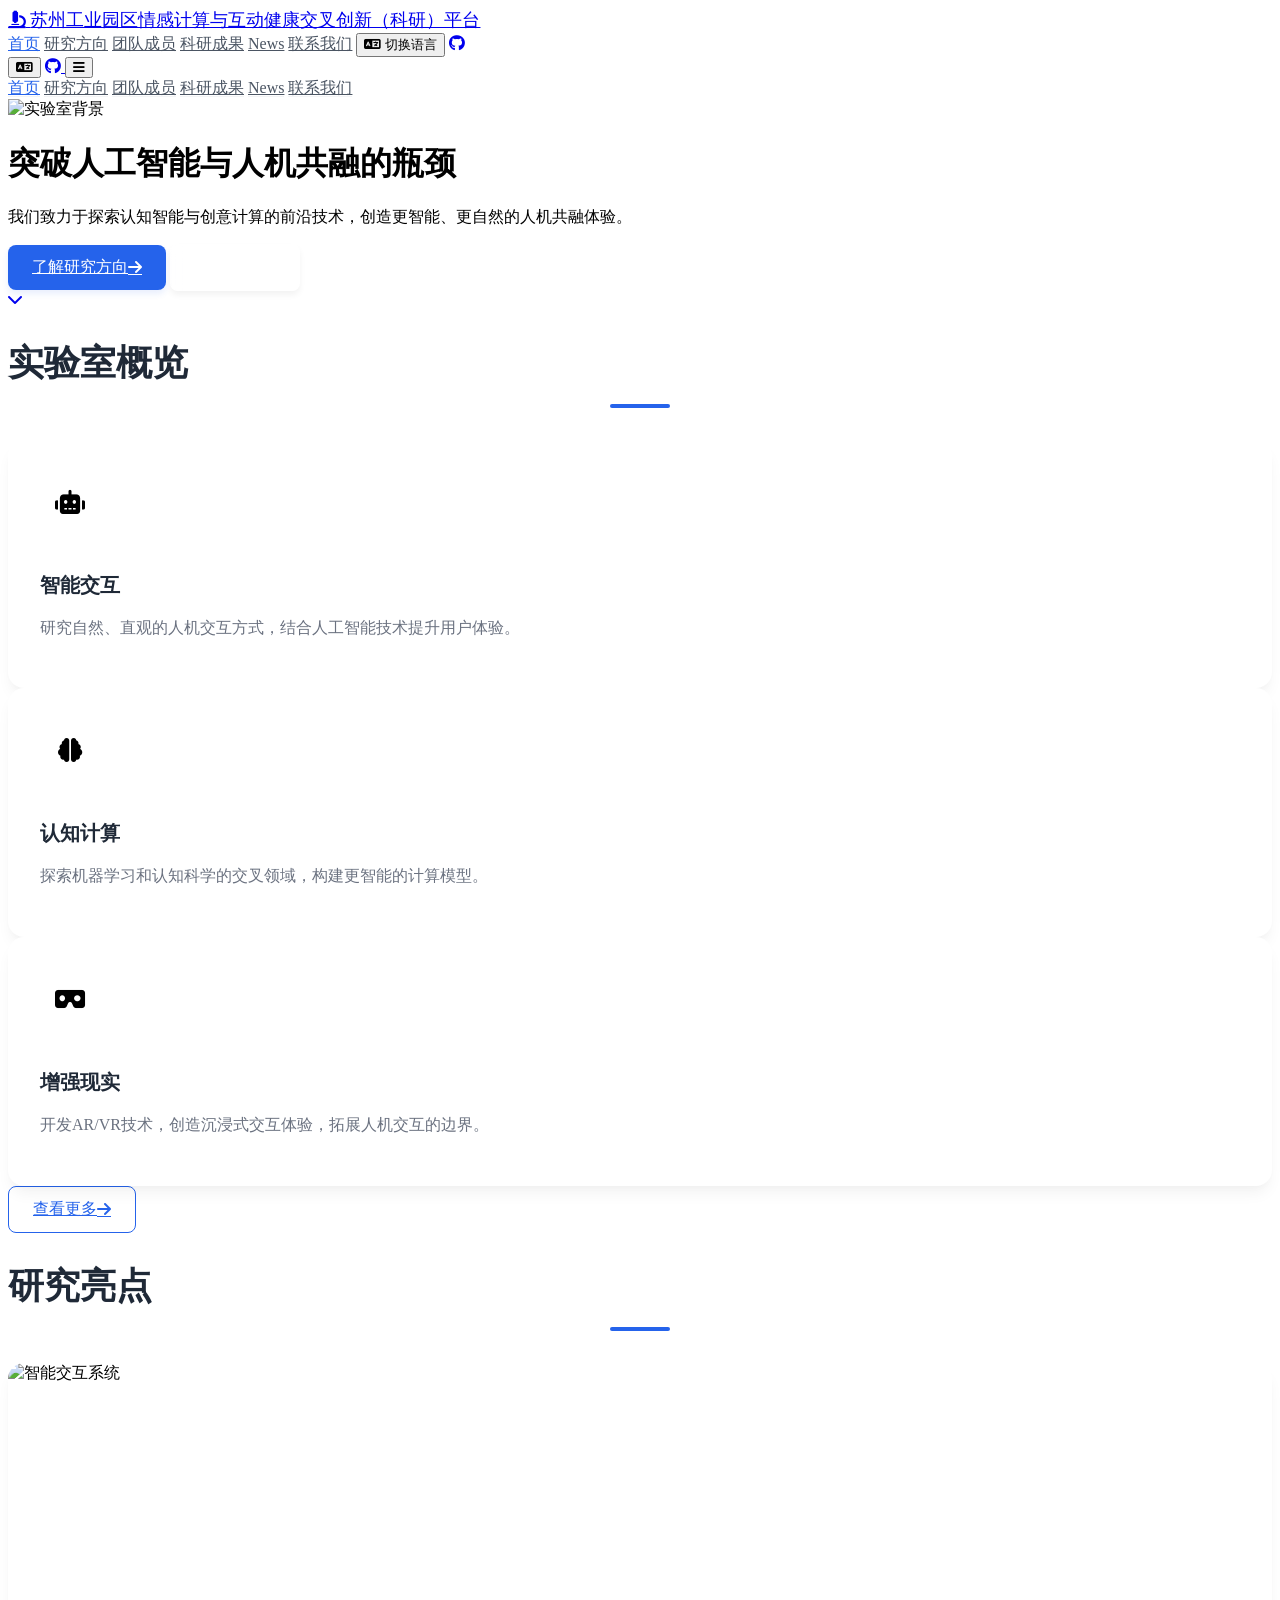
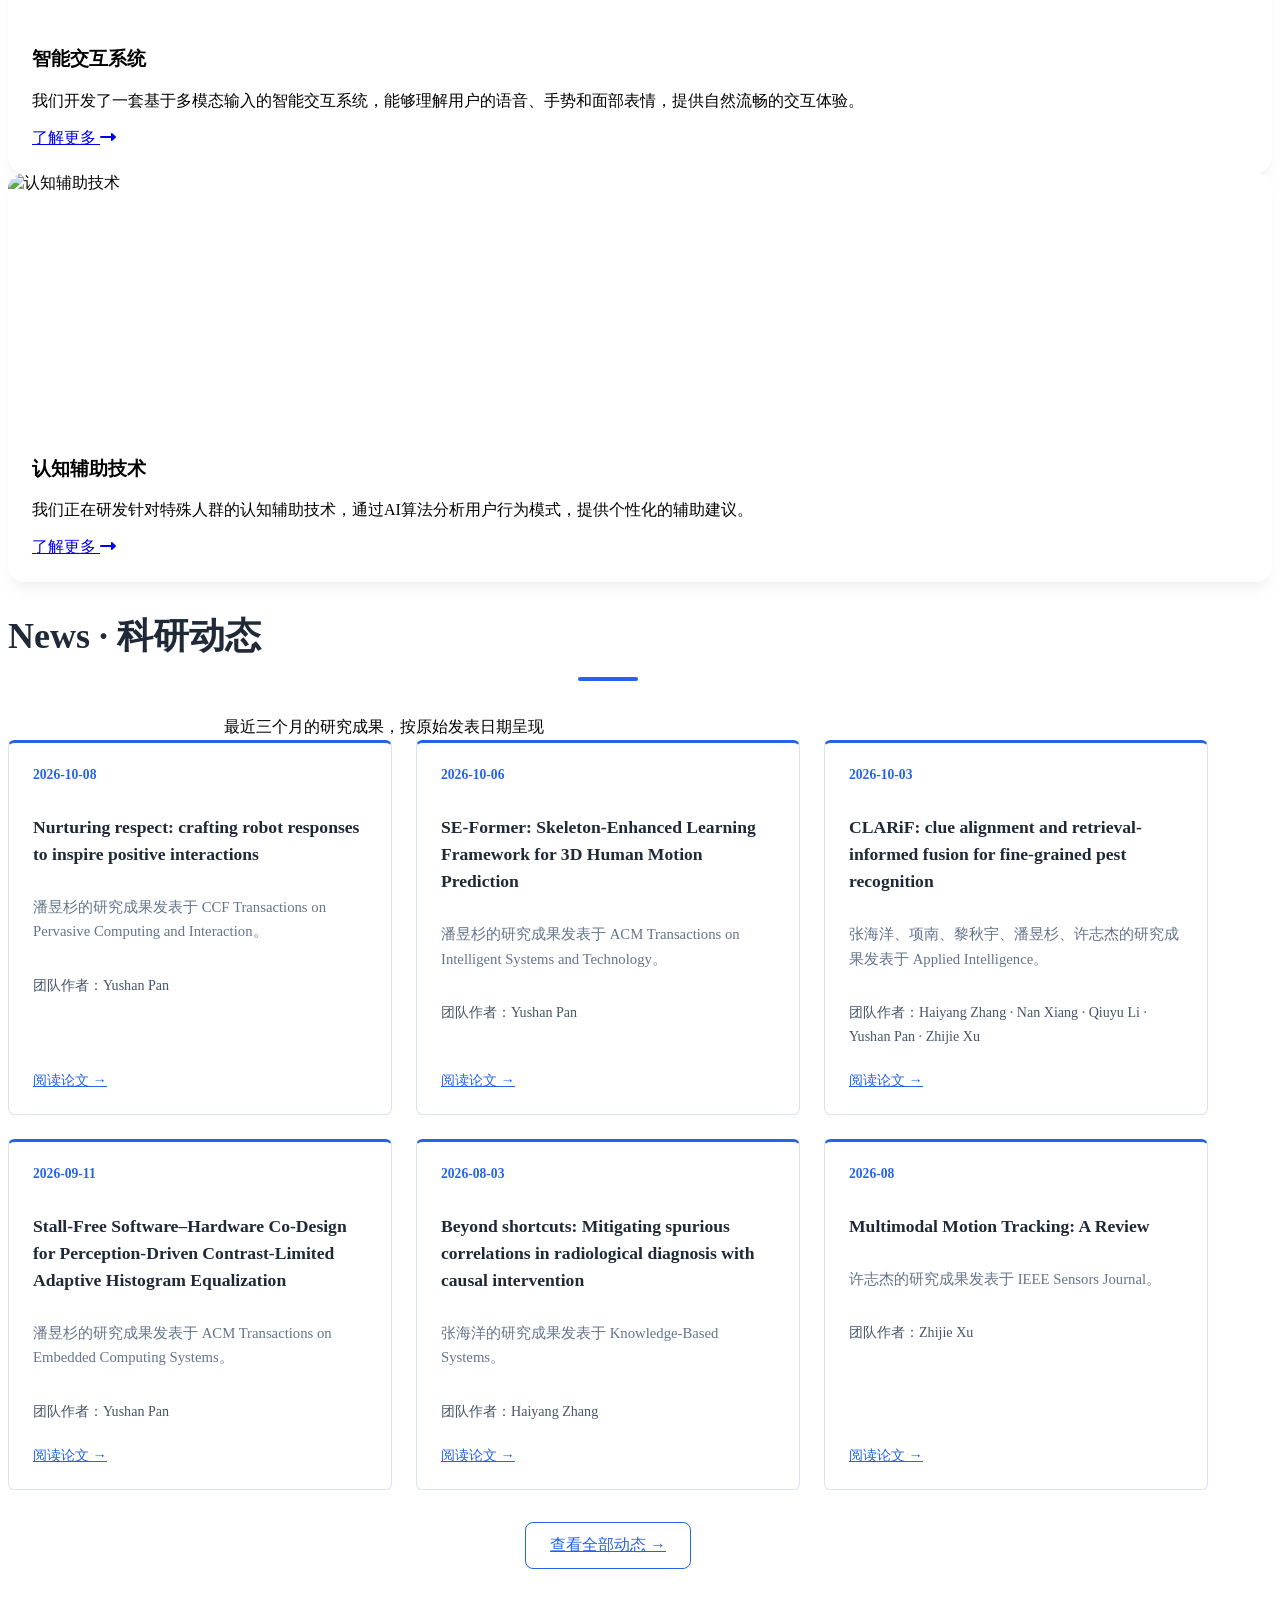
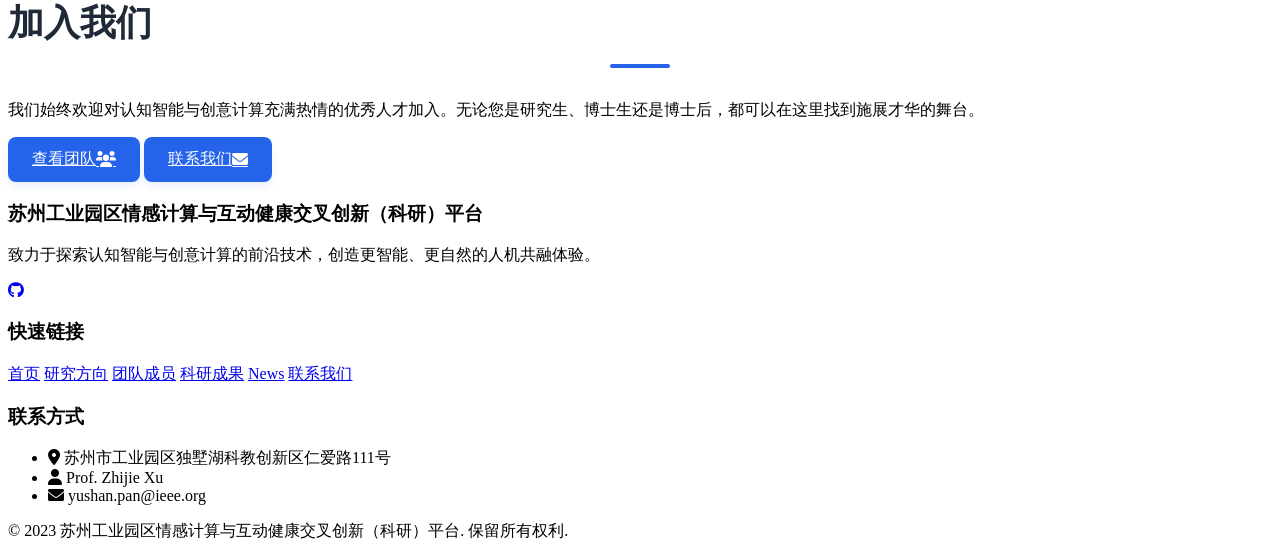
==== commit ade61b1c: "Restore publications catalog and add automatically updated research news" ====
--- a/index.html
+++ b/index.html
@@ -7,6 +7,7 @@
     <link href="https://cdn.jsdelivr.net/npm/tailwindcss@2.2.19/dist/tailwind.min.css" rel="stylesheet">
     <link rel="stylesheet" href="https://cdnjs.cloudflare.com/ajax/libs/font-awesome/6.0.0-beta3/css/all.min.css">
     <link rel="stylesheet" href="css/style.css">
+    <link rel="stylesheet" href="css/catalog.css">
 </head>
 <body class="font-sans antialiased text-gray-800 bg-gray-50">
     <!-- 导航栏 -->
@@ -24,6 +25,7 @@
                     <a href="pages/research.html" class="nav-link" data-i18n="nav-research">研究方向</a>
                     <a href="pages/team.html" class="nav-link" data-i18n="nav-team">团队成员</a>
                     <a href="pages/publications.html" class="nav-link" data-i18n="nav-publications">科研成果</a>
+                    <a href="pages/news.html" class="nav-link">News</a>
                     <a href="pages/contact.html" class="nav-link" data-i18n="nav-contact">联系我们</a>
                     
                     <!-- 语言切换按钮 -->
@@ -64,6 +66,7 @@
                 <a href="pages/research.html" class="mobile-nav-link block py-2" data-i18n="nav-research">研究方向</a>
                 <a href="pages/team.html" class="mobile-nav-link block py-2" data-i18n="nav-team">团队成员</a>
                 <a href="pages/publications.html" class="mobile-nav-link block py-2" data-i18n="nav-publications">科研成果</a>
+                <a href="pages/news.html" class="mobile-nav-link block py-2">News</a>
                 <a href="pages/contact.html" class="mobile-nav-link block py-2" data-i18n="nav-contact">联系我们</a>
             </div>
         </div>
@@ -202,24 +205,11 @@
     </section>
 
     <!-- 最新动态 -->
-    <section class="py-20 bg-white" style="display: none;">
-        <div class="container mx-auto px-4">
-            <div class="text-center mb-12">
-                <h2 class="section-title" data-i18n="news-title">最新动态</h2>
-                <div class="section-divider"></div>
-            </div>
-            
-            <!-- 新闻列表 - 动态加载 -->
-            <div id="news-list" class="grid grid-cols-1 md:grid-cols-3 gap-10 md:gap-12">
-                <!-- 内容将由JavaScript动态加载 -->
-            </div>
-            
-            <div class="text-center mt-12">
-                <button id="load-more-news" class="btn-outline">
-                    <span data-i18n="more-news">查看更多动态</span>
-                    <i class="fas fa-arrow-right ml-2"></i>
-                </button>
-            </div>
+    <section id="news" class="py-20 bg-white" aria-labelledby="home-news-heading">
+        <div class="container catalog-shell mx-auto px-4">
+            <div class="text-center mb-10"><h2 id="home-news-heading" class="section-title" data-news-zh="News · 科研动态" data-news-en="News">News · 科研动态</h2><div class="section-divider"></div><p class="text-gray-600 catalog-subtitle" data-news-zh="最近三个月的研究成果，按原始发表日期呈现" data-news-en="Research from the last three months, ordered by original publication date">最近三个月的研究成果，按原始发表日期呈现</p></div>
+            <div id="news-list" class="catalog-news-grid"><p class="catalog-empty" data-news-zh="正在加载科研动态…" data-news-en="Loading research news…">正在加载科研动态…</p></div>
+            <div class="catalog-news-actions"><a href="pages/news.html" class="btn-outline" data-news-zh="查看全部动态 →" data-news-en="View all news →">查看全部动态 →</a></div>
         </div>
     </section>
 
@@ -273,6 +263,7 @@
                             <a href="pages/research.html" class="text-gray-400 hover:text-white transition-colors px-2 mb-2 mr-4" data-i18n="nav-research">研究方向</a>
                             <a href="pages/team.html" class="text-gray-400 hover:text-white transition-colors px-2 mb-2 mr-4" data-i18n="nav-team">团队成员</a>
                             <a href="pages/publications.html" class="text-gray-400 hover:text-white transition-colors px-2 mb-2 mr-4" data-i18n="nav-publications">科研成果</a>
+                            <a href="pages/news.html" class="text-gray-400 hover:text-white transition-colors px-2 mb-2 mr-4">News</a>
                             <a href="pages/contact.html" class="text-gray-400 hover:text-white transition-colors px-2 mb-2 mr-4" data-i18n="nav-contact">联系我们</a>
                         </div>
                     </div>
--- a/css/catalog.css
+++ b/css/catalog.css
@@ -0,0 +1,42 @@
+/* Publication catalogue and research news, extending the shared site styles. */
+[hidden] { display: none !important; }
+.catalog-shell { max-width: 1200px; }
+.catalog-toolbar { display: grid; grid-template-columns: minmax(0, 2fr) minmax(130px, 1fr) minmax(160px, 1fr); gap: 1rem; margin-bottom: 1rem; }
+.catalog-field { display: flex; flex-direction: column; gap: .4rem; color: #374151; font-size: .9rem; font-weight: 600; }
+.catalog-field input, .catalog-field select { width: 100%; min-width: 0; padding: .7rem .9rem; background: white; border: 1px solid #cbd5e1; border-radius: .4rem; color: #1f2937; font: inherit; font-weight: 400; }
+.catalog-field input:focus, .catalog-field select:focus { outline: 2px solid #2563eb; outline-offset: 2px; }
+.catalog-summary { display: flex; flex-wrap: wrap; justify-content: space-between; gap: .5rem 1rem; color: #64748b; font-size: .9rem; margin: 1rem 0 2rem; }
+.catalog-stats { display: grid; grid-template-columns: repeat(3, minmax(0, 1fr)); gap: 1.5rem; }
+.catalog-stat-value { color: #2563eb; font-size: 2rem; font-weight: 700; }
+.catalog-stat-label { color: #64748b; margin-top: .25rem; }
+.publication-content { min-width: 0; }
+.publication-title, .publication-authors, .catalog-members, .publication-journal { overflow-wrap: anywhere; }
+.publication-title { line-height: 1.5; }
+.publication-tags, .publication-links { flex-wrap: wrap; }
+.publication-links { row-gap: .5rem; }
+.catalog-members { font-size: .88rem; line-height: 1.7; color: #475569; margin-bottom: .9rem; }
+.catalog-members-label { font-weight: 600; }
+.catalog-collaboration { display: inline-block; margin-left: .65rem; border: 1px solid #bfdbfe; padding: 0 .5rem; border-radius: .2rem; font-size: .76rem; color: #1d4ed8; }
+.catalog-type { color: #475569; background: #f1f5f9; }
+.catalog-date { color: #64748b; font-size: .85rem; }
+.catalog-empty { grid-column: 1 / -1; padding: 2rem 1rem; text-align: center; color: #64748b; background: #f8fafc; border: 1px solid #e2e8f0; }
+.catalog-other-card { background: white; border: 1px solid #e2e8f0; padding: 1.5rem; border-radius: .5rem; }
+.catalog-news-grid { display: grid; grid-template-columns: repeat(3, minmax(0, 1fr)); gap: 1.5rem; }
+.catalog-news-card { min-width: 0; display: flex; flex-direction: column; padding: 1.5rem; border: 1px solid #dbe3ee; border-top: 3px solid #2563eb; background: #fff; border-radius: .4rem; }
+.catalog-news-date { display: block; color: #2563eb; font-size: .85rem; font-weight: 600; font-variant-numeric: tabular-nums; margin-bottom: .8rem; }
+.catalog-news-title { color: #1f2937; font-size: 1.1rem; line-height: 1.55; font-weight: 600; overflow-wrap: anywhere; margin-bottom: .75rem; }
+.catalog-news-description { color: #64748b; line-height: 1.65; font-size: .92rem; margin-bottom: 1rem; overflow-wrap: anywhere; }
+.catalog-news-card > .publication-link { margin-top: auto; padding-top: .5rem; font-size: .9rem; }
+.catalog-news-actions { display: flex; align-items: center; justify-content: center; flex-wrap: wrap; gap: 1rem; margin-top: 2rem; }
+.catalog-subtitle { max-width: 48rem; margin: 0 auto; line-height: 1.7; }
+@media (max-width: 1023px) { .catalog-news-grid { grid-template-columns: repeat(2, minmax(0, 1fr)); } }
+@media (max-width: 639px) {
+    .catalog-toolbar, .catalog-news-grid { grid-template-columns: 1fr; }
+    .catalog-stats { gap: .5rem; }
+    .catalog-stat-value { font-size: 1.65rem; }
+    .catalog-stat-label { font-size: .8rem; }
+    .publication-card { flex-direction: column; }
+    .publication-year { width: auto; justify-content: flex-start; padding: .5rem 1rem; font-size: .95rem; }
+    .publication-content { padding: 1rem; }
+    .publication-title { font-size: 1.05rem; }
+}
